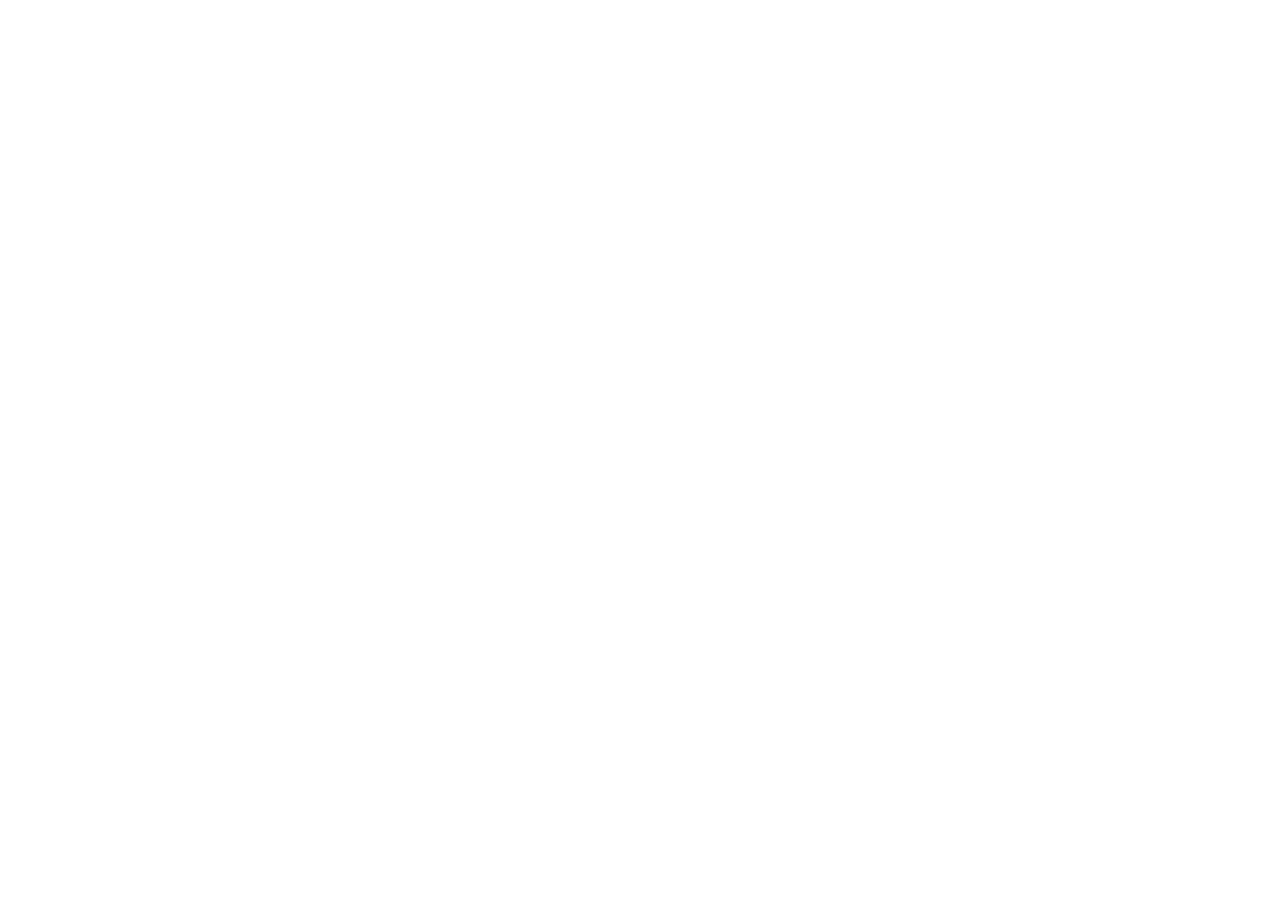
==== index.html @ 3d2560fb "Git Checking" ====
<!DOCTYPE html>
<html lang="en">
<head>
    <meta charset="UTF-8">
    <meta name="viewport" content="width=device-width, initial-scale=1.0">
    <title>Portfolio Demo</title>
</head>
<body>
    
</body>
</html>
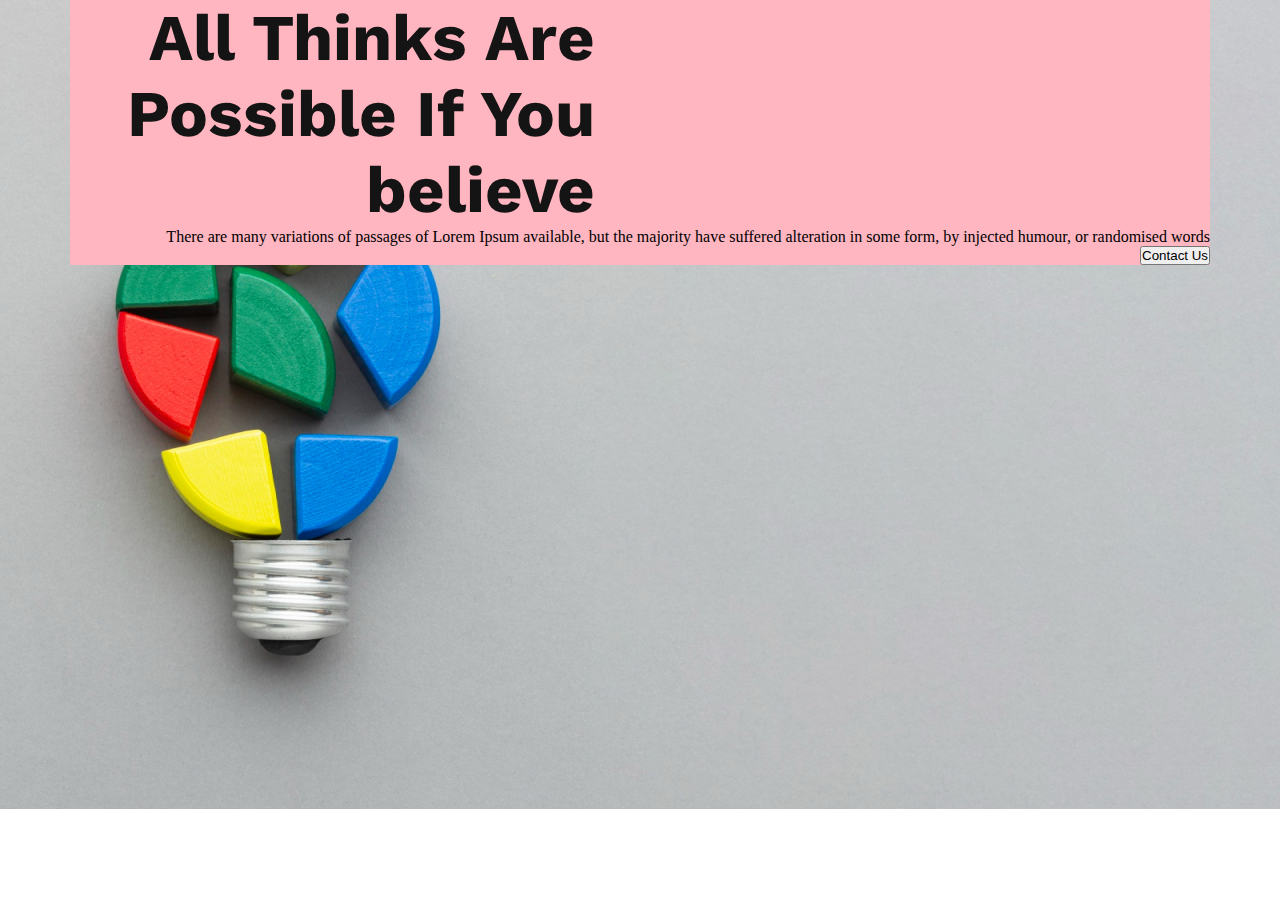
==== commit 870a531a: "basic work done" ====
--- a/index.html
+++ b/index.html
@@ -4,8 +4,22 @@
     <meta charset="UTF-8">
     <meta name="viewport" content="width=device-width, initial-scale=1.0">
     <title>Portfolio Demo</title>
+    <link rel="stylesheet" href="style/style.css">
+    <link rel="preconnect" href="https://fonts.googleapis.com">
+<link rel="preconnect" href="https://fonts.gstatic.com" crossorigin>
+<link href="https://fonts.googleapis.com/css2?family=Lobster&family=Open+Sans&family=Phudu:wght@600&family=Work+Sans&display=swap" rel="stylesheet">
 </head>
 <body>
-    
+    <header>
+        <div class="container">
+            <section class="possible">
+                <h1 class="possibleHeader">All Thinks Are Possible If You believe</h1>
+                <p class="possibleParagraph">
+                    There are many variations of passages of Lorem Ipsum available, but the majority have suffered alteration in some form, by injected humour, or randomised words
+                </p>
+                <button class="possibleButton">Contact Us</button>
+        </section>
+        </div>
+    </header>
 </body>
 </html>--- a/style/style.css
+++ b/style/style.css
@@ -0,0 +1,35 @@
+* {
+  margin: 0;
+  padding: 0;
+  list-style: none;
+  text-decoration: none;
+}
+
+/* Header Start From Here  */
+header {
+  height: 809px;
+  background-image: url("../images/banner/banner2.png");
+  background-repeat: no-repeat;
+  background-size: cover;
+  background-position: top left;
+}
+.container {
+  width: 1140px;
+  margin: 0 auto;
+  background-color: lightpink;
+}
+.possible {
+
+  /* padding: 210px 0px 0px 621px; */
+  
+  text-align: right;
+}
+.possibleHeader {
+  width: 525px;
+  text-align: right;
+  color: #151414;
+  text-align: right;
+  font-family: Work Sans;
+  font-size: 65px;
+  font-weight: 700;
+}
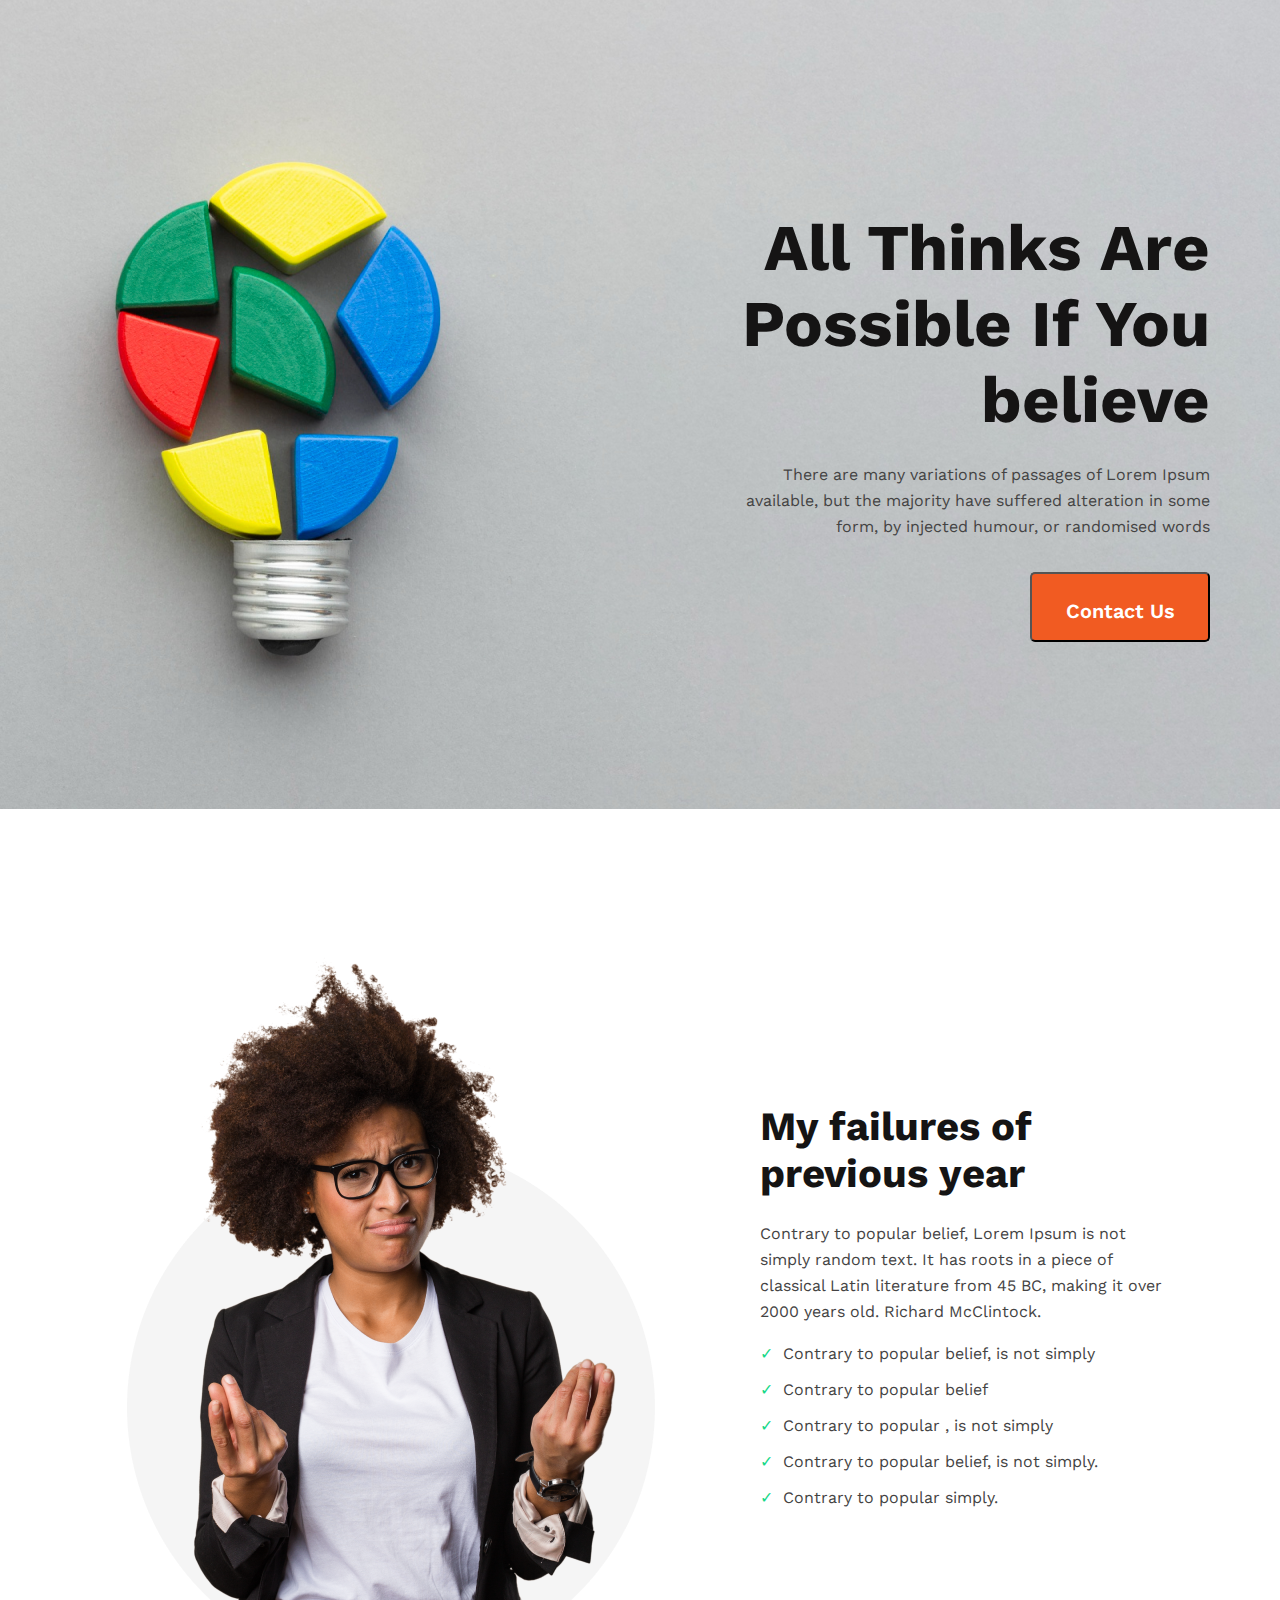
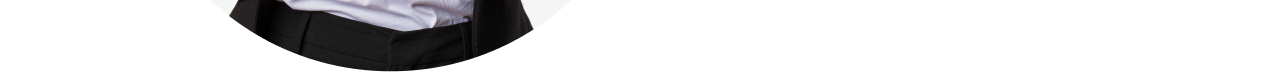
==== commit f56fbba1: "2nd Section Is Fully Completed" ====
--- a/index.html
+++ b/index.html
@@ -21,5 +21,26 @@
         </section>
         </div>
     </header>
+    <main>
+        <section class="container secondSection">
+            <div class="secondSectionLeft">
+                    <img src="images/person.png" alt="">
+             </div>
+             <div class="secondSectionRight">
+                <h2>My failures of previous year</h2>
+                <p>Contrary to popular belief, Lorem Ipsum is not simply random text. It has roots in a piece of classical Latin literature from 45 BC, making it over 2000 years old. Richard McClintock.</p>
+                <ul>
+                    <li>Contrary to popular belief, is not simply</li>
+                    <li>Contrary to popular belief</li>
+                    <li>Contrary to popular , is not simply</li>
+                    <li>Contrary to popular belief, is not simply.</li>
+                    <li>Contrary to popular simply.</li>
+                </ul>
+
+             </div>
+
+        </section>
+    </main>
+
 </body>
 </html>--- a/style/style.css
+++ b/style/style.css
@@ -1,35 +1,108 @@
 * {
-  margin: 0;
-  padding: 0;
+  margin: 0px;
+  padding: 0px;
   list-style: none;
   text-decoration: none;
 }
-
+body {
+  background-color: #fff;
+}
 /* Header Start From Here  */
 header {
   height: 809px;
   background-image: url("../images/banner/banner2.png");
   background-repeat: no-repeat;
   background-size: cover;
-  background-position: top left;
 }
 .container {
-  width: 1140px;
+  max-width: 1140px;
   margin: 0 auto;
-  background-color: lightpink;
+  /* background-color: aqua; */
 }
 .possible {
+  display: flex;
+  flex-direction: column;
+  align-items: end;
+  /* padding: 210px 0px 0px 621px; */
 
-  /* padding: 210px 0px 0px 621px; */
-  
-  text-align: right;
+  /* text-align: right; */
 }
 .possibleHeader {
-  width: 525px;
-  text-align: right;
+  max-width: 525px;
   color: #151414;
-  text-align: right;
   font-family: Work Sans;
   font-size: 65px;
   font-weight: 700;
+  text-align: right;
+  margin-top: 210px;
+  margin-bottom: 24px;
 }
+.possibleParagraph {
+  margin-bottom: 32px;
+  text-align: right;
+  max-width: 494px;
+  color: #444343;
+  font-family: Work Sans;
+  font-size: 16px;
+  font-weight: 400;
+  line-height: 26px;
+}
+
+.possibleButton {
+  padding: 25px;
+  width: 180px;
+  height: 70px;
+  border-radius: 5px;
+  background-color: #f15b22;
+  color: #fff;
+  font-family: Work Sans;
+  font-size: 20px;
+  font-weight: 600;
+}
+
+/* secondSection Start Here  */
+.secondSection {
+  margin-top: 139px;
+  display: flex;
+  align-items: center;
+  justify-content: center;
+  gap: 87px;
+}
+.secondSectionRight > h2 {
+  max-width: 288px;
+  color: #151414;
+  font-family: Work Sans;
+  font-size: 40px;
+  font-style: normal;
+  font-weight: 700;
+  line-height: normal;
+  margin-bottom: 24px;
+}
+.secondSectionRight > p {
+  max-width: 416px;
+  color: #444343;
+  font-family: Work Sans;
+  font-size: 16px;
+  font-weight: 400;
+  line-height: 26px;
+}
+
+.secondSectionRight ul {
+  margin-top: 16px;
+}
+.secondSectionRight ul li {
+  margin-bottom: 10px;
+  color: #444343;
+  font-family: Work Sans;
+  font-size: 16px;
+  font-style: normal;
+  font-weight: 400;
+  line-height: 26px; /* 162.5% */
+}
+.secondSectionRight ul li::before {
+  content: "✓";
+  max-width: 24px;
+  max-height: 24px;
+  color: #16d887;
+  margin-right: 10px;
+}
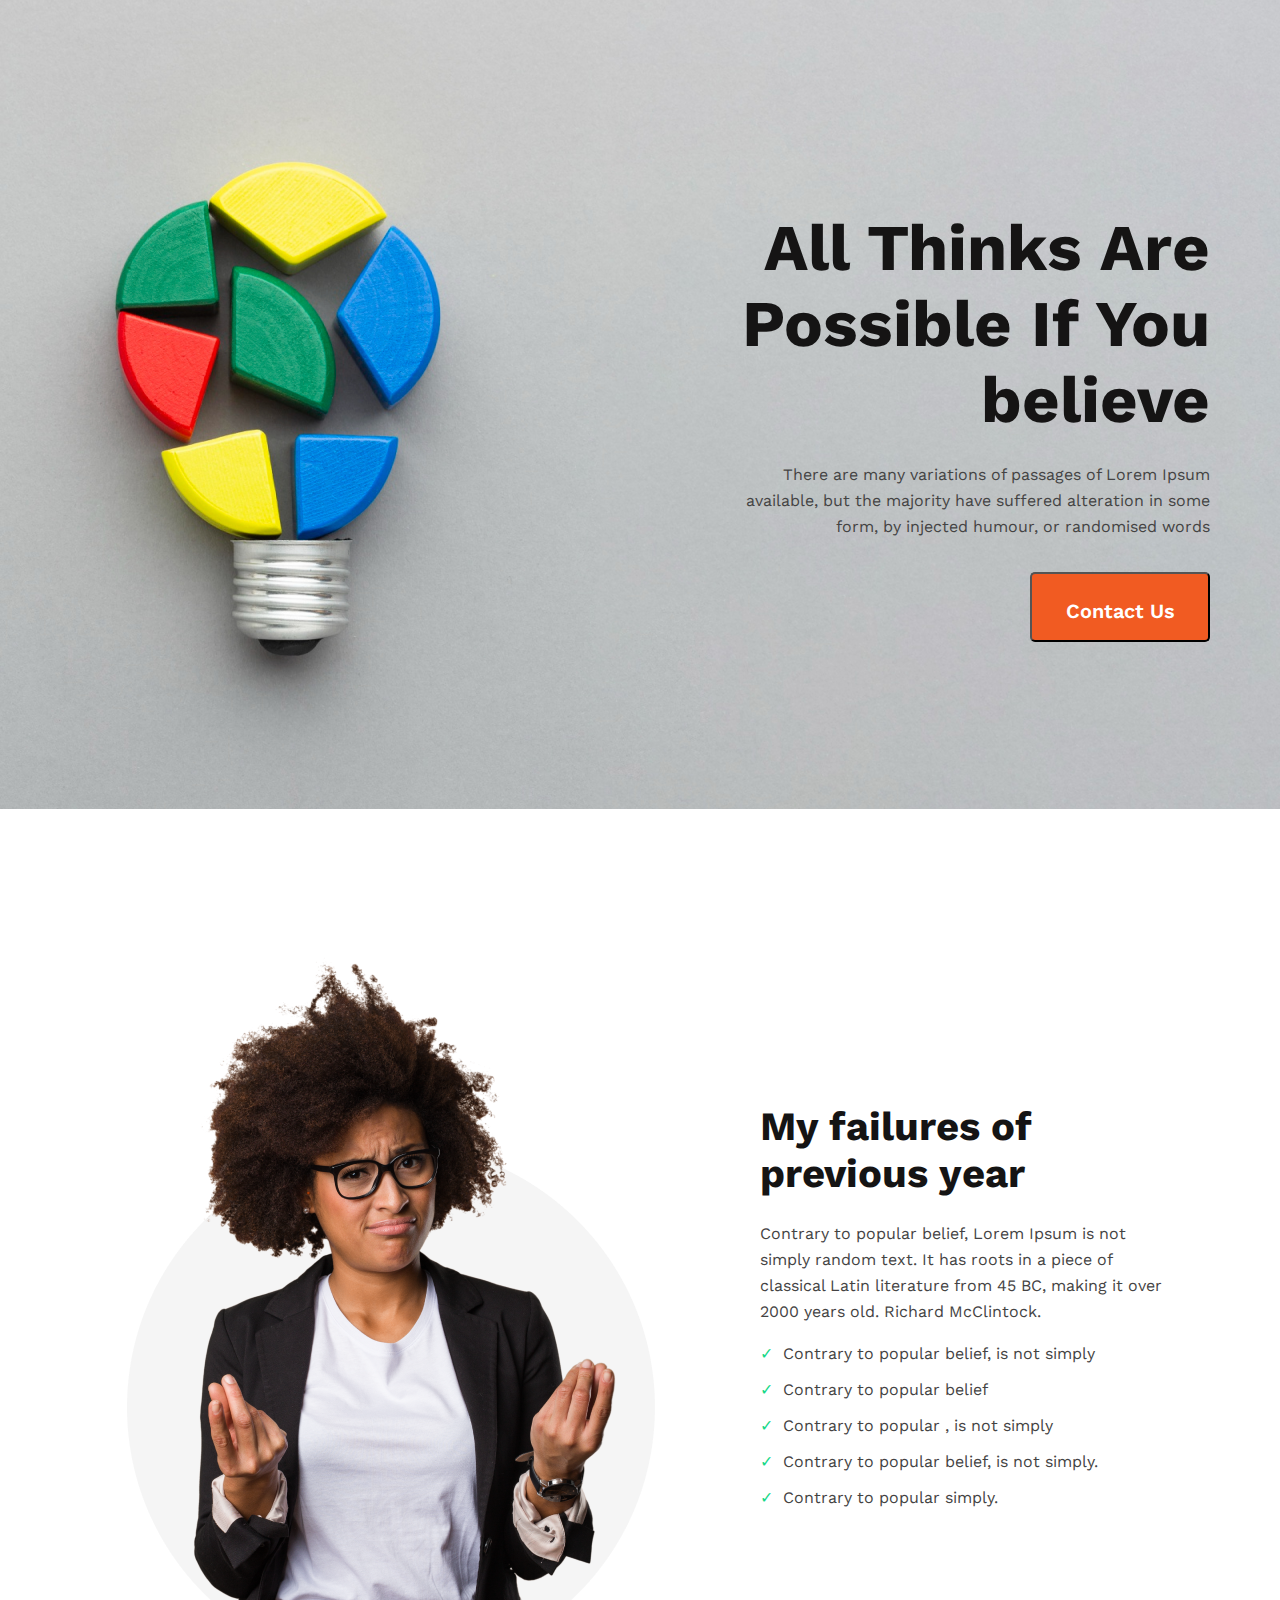
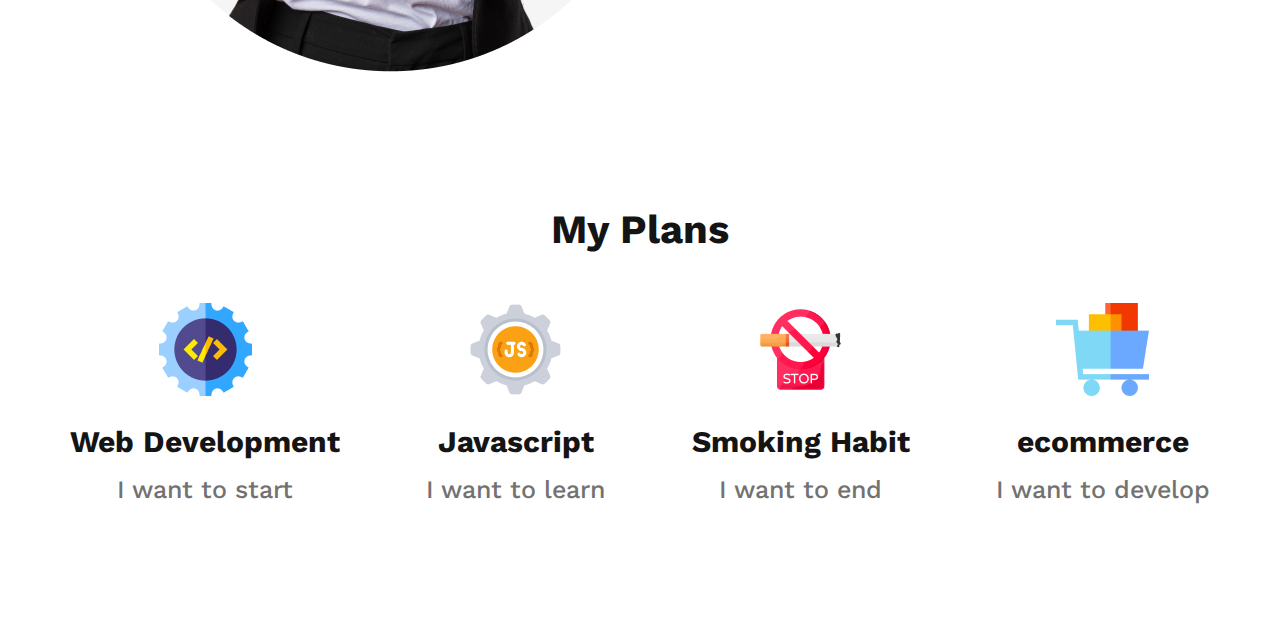
==== commit 74766375: "third section is Fully Completed" ====
--- a/index.html
+++ b/index.html
@@ -1,46 +1,77 @@
 <!DOCTYPE html>
 <html lang="en">
-<head>
-    <meta charset="UTF-8">
-    <meta name="viewport" content="width=device-width, initial-scale=1.0">
+  <head>
+    <meta charset="UTF-8" />
+    <meta name="viewport" content="width=device-width, initial-scale=1.0" />
     <title>Portfolio Demo</title>
-    <link rel="stylesheet" href="style/style.css">
-    <link rel="preconnect" href="https://fonts.googleapis.com">
-<link rel="preconnect" href="https://fonts.gstatic.com" crossorigin>
-<link href="https://fonts.googleapis.com/css2?family=Lobster&family=Open+Sans&family=Phudu:wght@600&family=Work+Sans&display=swap" rel="stylesheet">
-</head>
-<body>
+    <link rel="stylesheet" href="style/style.css" />
+    <link rel="preconnect" href="https://fonts.googleapis.com" />
+    <link rel="preconnect" href="https://fonts.gstatic.com" crossorigin />
+    <link
+      href="https://fonts.googleapis.com/css2?family=Lobster&family=Open+Sans&family=Phudu:wght@600&family=Work+Sans&display=swap"
+      rel="stylesheet"
+    />
+  </head>
+  <body>
     <header>
-        <div class="container">
-            <section class="possible">
-                <h1 class="possibleHeader">All Thinks Are Possible If You believe</h1>
-                <p class="possibleParagraph">
-                    There are many variations of passages of Lorem Ipsum available, but the majority have suffered alteration in some form, by injected humour, or randomised words
-                </p>
-                <button class="possibleButton">Contact Us</button>
+      <div class="container">
+        <section class="possible">
+          <h1 class="possibleHeader">All Thinks Are Possible If You believe</h1>
+          <p class="possibleParagraph">
+            There are many variations of passages of Lorem Ipsum available, but
+            the majority have suffered alteration in some form, by injected
+            humour, or randomised words
+          </p>
+          <button class="possibleButton">Contact Us</button>
         </section>
-        </div>
+      </div>
     </header>
     <main>
-        <section class="container secondSection">
-            <div class="secondSectionLeft">
-                    <img src="images/person.png" alt="">
-             </div>
-             <div class="secondSectionRight">
-                <h2>My failures of previous year</h2>
-                <p>Contrary to popular belief, Lorem Ipsum is not simply random text. It has roots in a piece of classical Latin literature from 45 BC, making it over 2000 years old. Richard McClintock.</p>
-                <ul>
-                    <li>Contrary to popular belief, is not simply</li>
-                    <li>Contrary to popular belief</li>
-                    <li>Contrary to popular , is not simply</li>
-                    <li>Contrary to popular belief, is not simply.</li>
-                    <li>Contrary to popular simply.</li>
-                </ul>
-
-             </div>
-
-        </section>
+      <section class="container secondSection">
+        <div class="secondSectionLeft">
+          <img src="images/person.png" alt="" />
+        </div>
+        <div class="secondSectionRight">
+          <h2>My failures of previous year</h2>
+          <p>
+            Contrary to popular belief, Lorem Ipsum is not simply random text.
+            It has roots in a piece of classical Latin literature from 45 BC,
+            making it over 2000 years old. Richard McClintock.
+          </p>
+          <ul>
+            <li>Contrary to popular belief, is not simply</li>
+            <li>Contrary to popular belief</li>
+            <li>Contrary to popular , is not simply</li>
+            <li>Contrary to popular belief, is not simply.</li>
+            <li>Contrary to popular simply.</li>
+          </ul>
+        </div>
+      </section>
+      <section class="container thirdSection">
+        <h1 class="thirdSectionHeaderOne">My Plans</h1>
+        <div class="thirdSectionSkills">
+          <div class="thirdSectionSkill">
+            <img src="images/icons/web.png" alt="" class="thirdSectionSkillImage" />
+            <h3 class="thirdSectionSkillHeaderThree">Web Development</h3>
+            <p class="thirdSectionSkillParagraph">I want to start</p>
+          </div>
+          <div class="thirdSectionSkill">
+            <img src="images/icons/js.png" alt="" class="thirdSectionSkillImage" />
+            <h3 class="thirdSectionSkillHeaderThree">Javascript</h3>
+            <p class="thirdSectionSkillParagraph">I want to learn</p>
+          </div>
+          <div class="thirdSectionSkill">
+            <img src="images/icons/smoke.png" alt="" class="thirdSectionSkillImage" />
+            <h3 class="thirdSectionSkillHeaderThree">Smoking Habit</h3>
+            <p class="thirdSectionSkillParagraph">I want to end</p>
+          </div>
+          <div class="thirdSectionSkill">
+            <img src="images/icons/ecom.png" alt="" class="thirdSectionSkillImage" />
+            <h3 class="thirdSectionSkillHeaderThree">ecommerce</h3>
+            <p class="thirdSectionSkillParagraph">I want to develop</p>
+          </div>
+        </div>
+      </section>
     </main>
-
-</body>
-</html>+  </body>
+</html>
--- a/style/style.css
+++ b/style/style.css
@@ -106,3 +106,52 @@
   color: #16d887;
   margin-right: 10px;
 }
+
+/* secondSection Complete Here  */
+
+/* thirdSection Starts Here  */
+.thirdSection{
+  margin-top: 130px;
+  margin-bottom: 130px;
+}
+.thirdSectionHeaderOne{
+text-align: center;
+color:#151414;
+font-family: Work Sans;
+font-size: 40px;
+font-style: normal;
+font-weight: 700;
+line-height: normal;
+}
+.thirdSectionSkills{
+  display: flex;
+  align-items: center;
+  justify-content: space-between;
+  text-align: center;
+}
+.thirdSectionSkillImage{
+margin-top: 50px;
+ margin-bottom: 24px;
+max-width:93px;
+max-height: 93px;
+}
+
+.thirdSectionSkillHeaderThree{
+  margin-bottom: 16px;
+  color:  #151414;
+  text-align: center;
+  font-family: Work Sans;
+  font-size: 30px;
+  font-weight: 700;
+
+}
+.thirdSectionSkillParagraph{
+color:  #737272;
+text-align: center;
+font-family: Work Sans;
+font-size: 25px;
+font-weight: 500;
+}
+
+/* thirdSection Ends Here  */
+
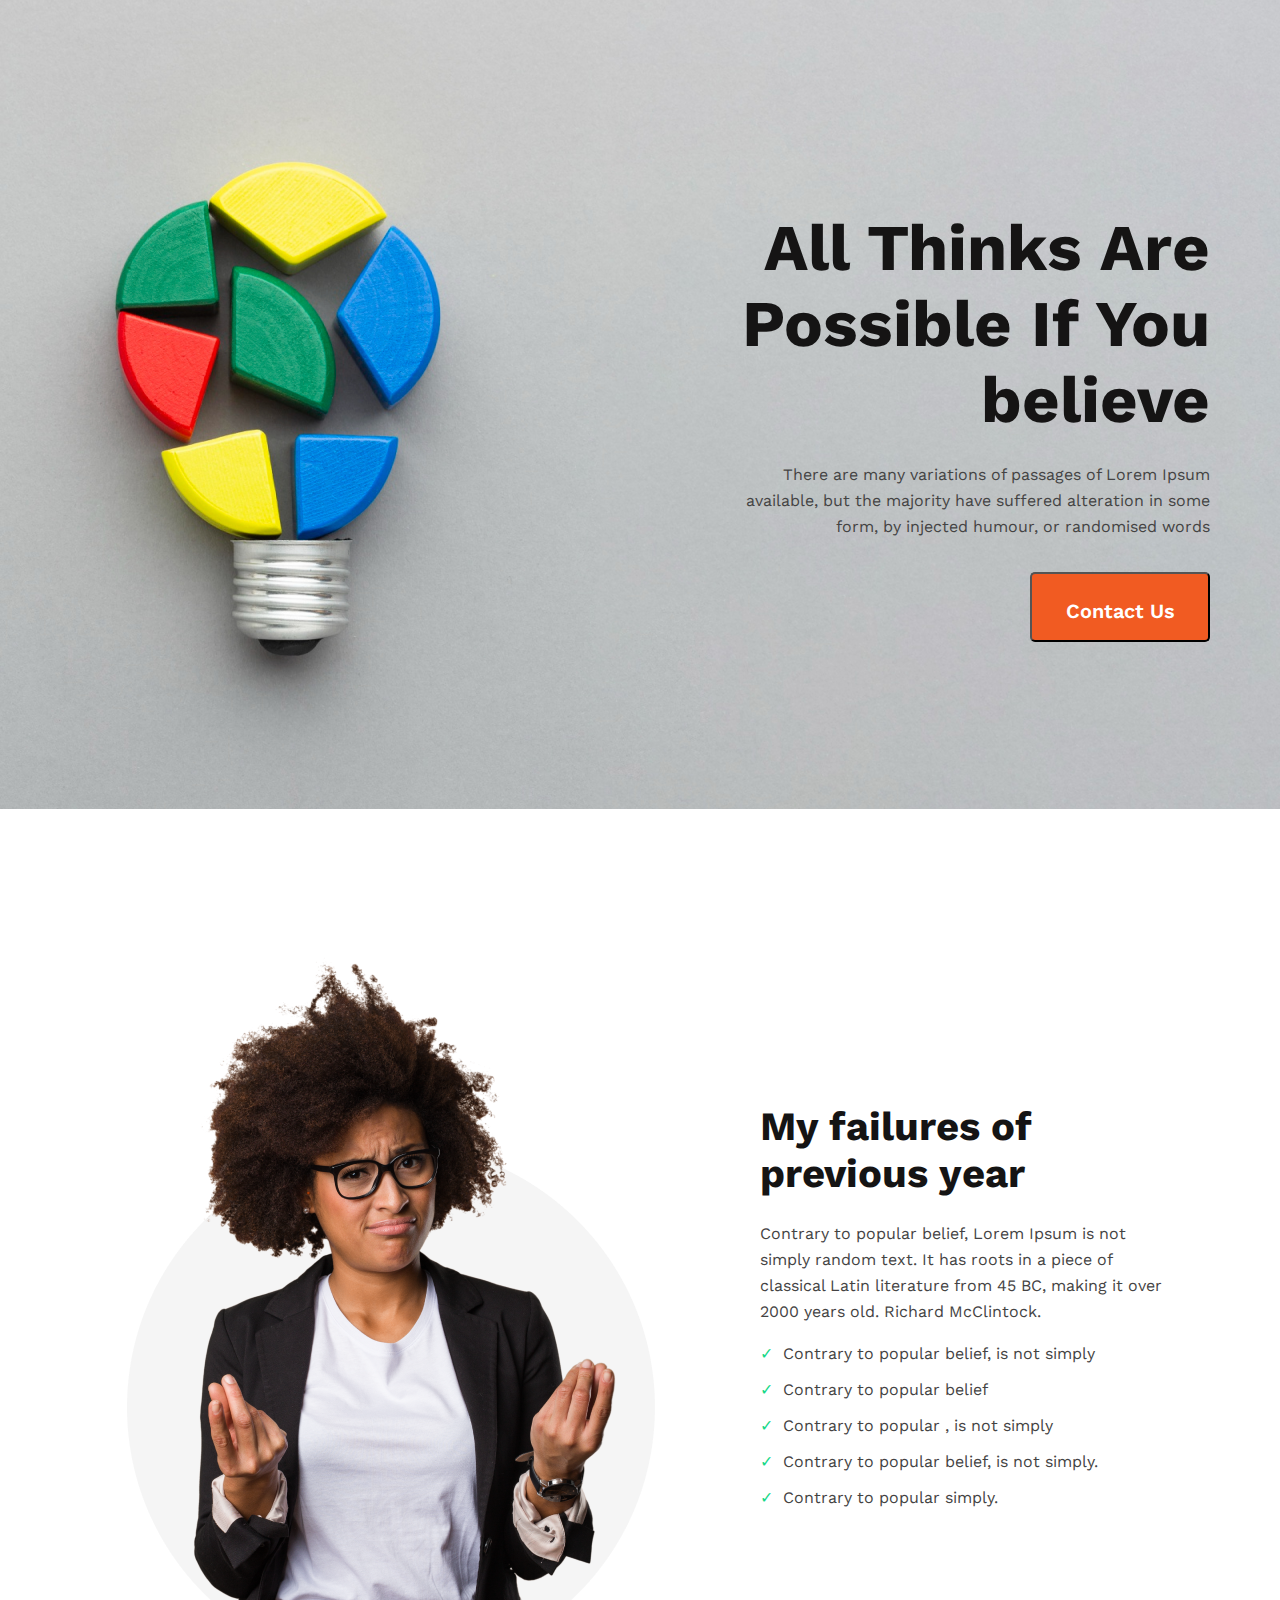
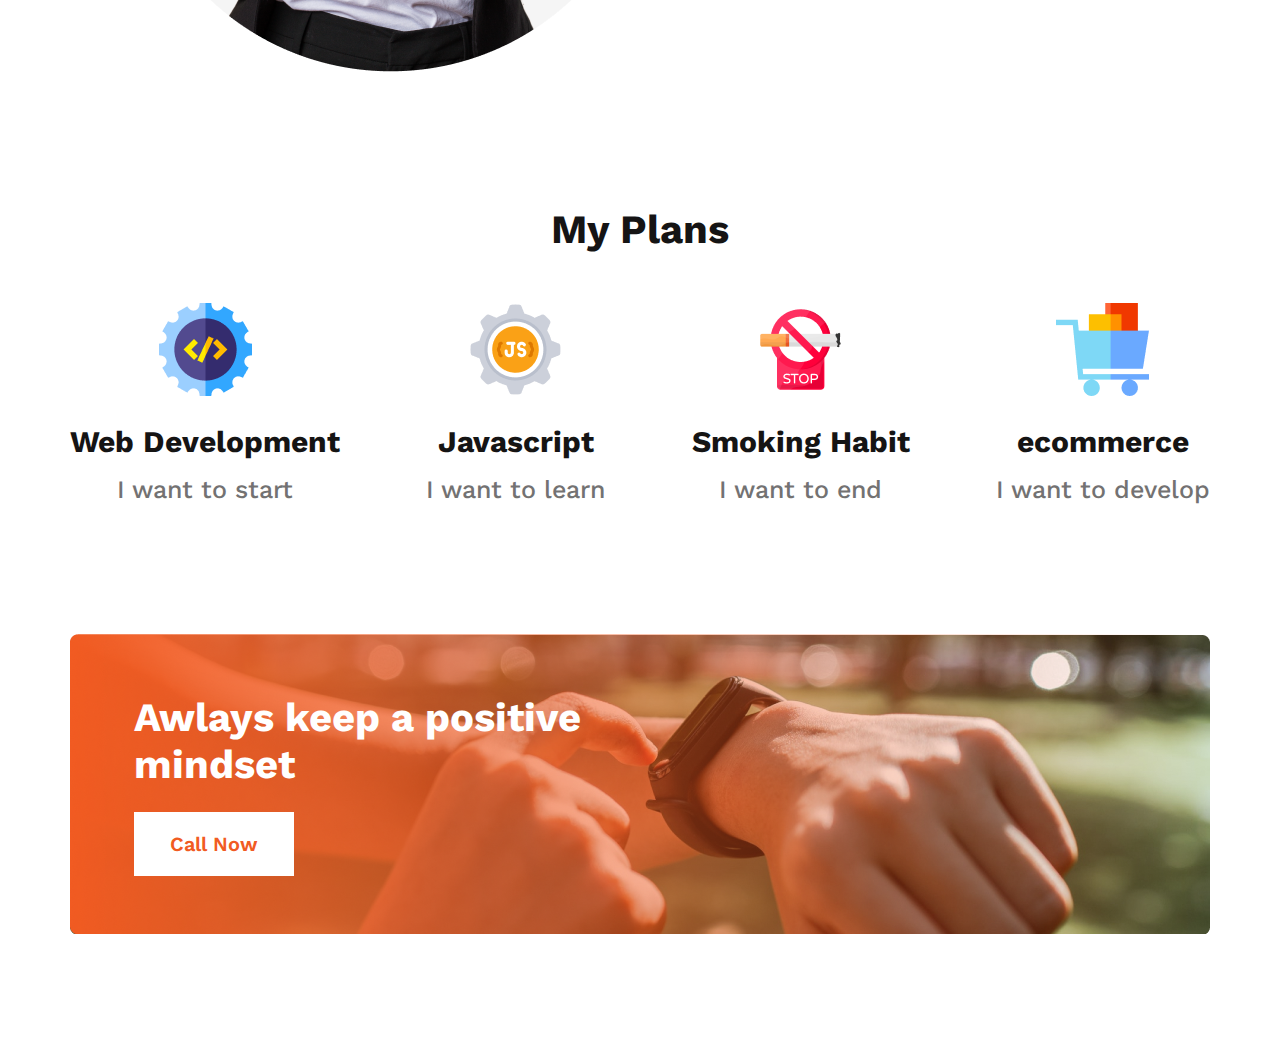
==== commit 514cfb5e: "Fourth Section Is Completed" ====
--- a/index.html
+++ b/index.html
@@ -72,6 +72,16 @@
           </div>
         </div>
       </section>
+      <section class="fourthSection container">
+            <div class="fourthSectionSecondImage">
+                        <h1 class="fourthSectionHeaderOne">
+            Awlays keep a positive mindset
+        </h1>
+        <button class="fourthSectionButton">
+            Call Now
+        </button>
+            </div>
+      </section>
     </main>
   </body>
 </html>
--- a/style/style.css
+++ b/style/style.css
@@ -155,3 +155,42 @@
 
 /* thirdSection Ends Here  */
 
+
+ /* FourthSection Starts Here  */
+
+ .fourthSection{
+  background-image: url('../images/watch.png');
+  background-repeat: no-repeat;
+  background-size: cover;
+  height: 300px;
+  margin-bottom: 130px;
+ }
+
+ .fourthSectionSecondImage{
+  background-image: url('../images/gradient2.png');
+  background-repeat: no-repeat;
+  background-size: cover;
+  padding-left: 64px;
+  height: 300px;
+ }
+
+ .fourthSectionHeaderOne{
+padding-top: 60px;
+padding-bottom: 24px;
+color: #FFF;
+font-family: Work Sans;
+font-size: 40px;
+font-weight: 700;
+width: 459px;
+ }
+.fourthSectionButton{
+background-color: #FFFFFF;
+color: #F15B22;
+text-align: center;
+font-family: Work Sans;
+font-size: 20px;
+font-weight: 600;
+padding: 20px 36px;
+border: none;
+
+}
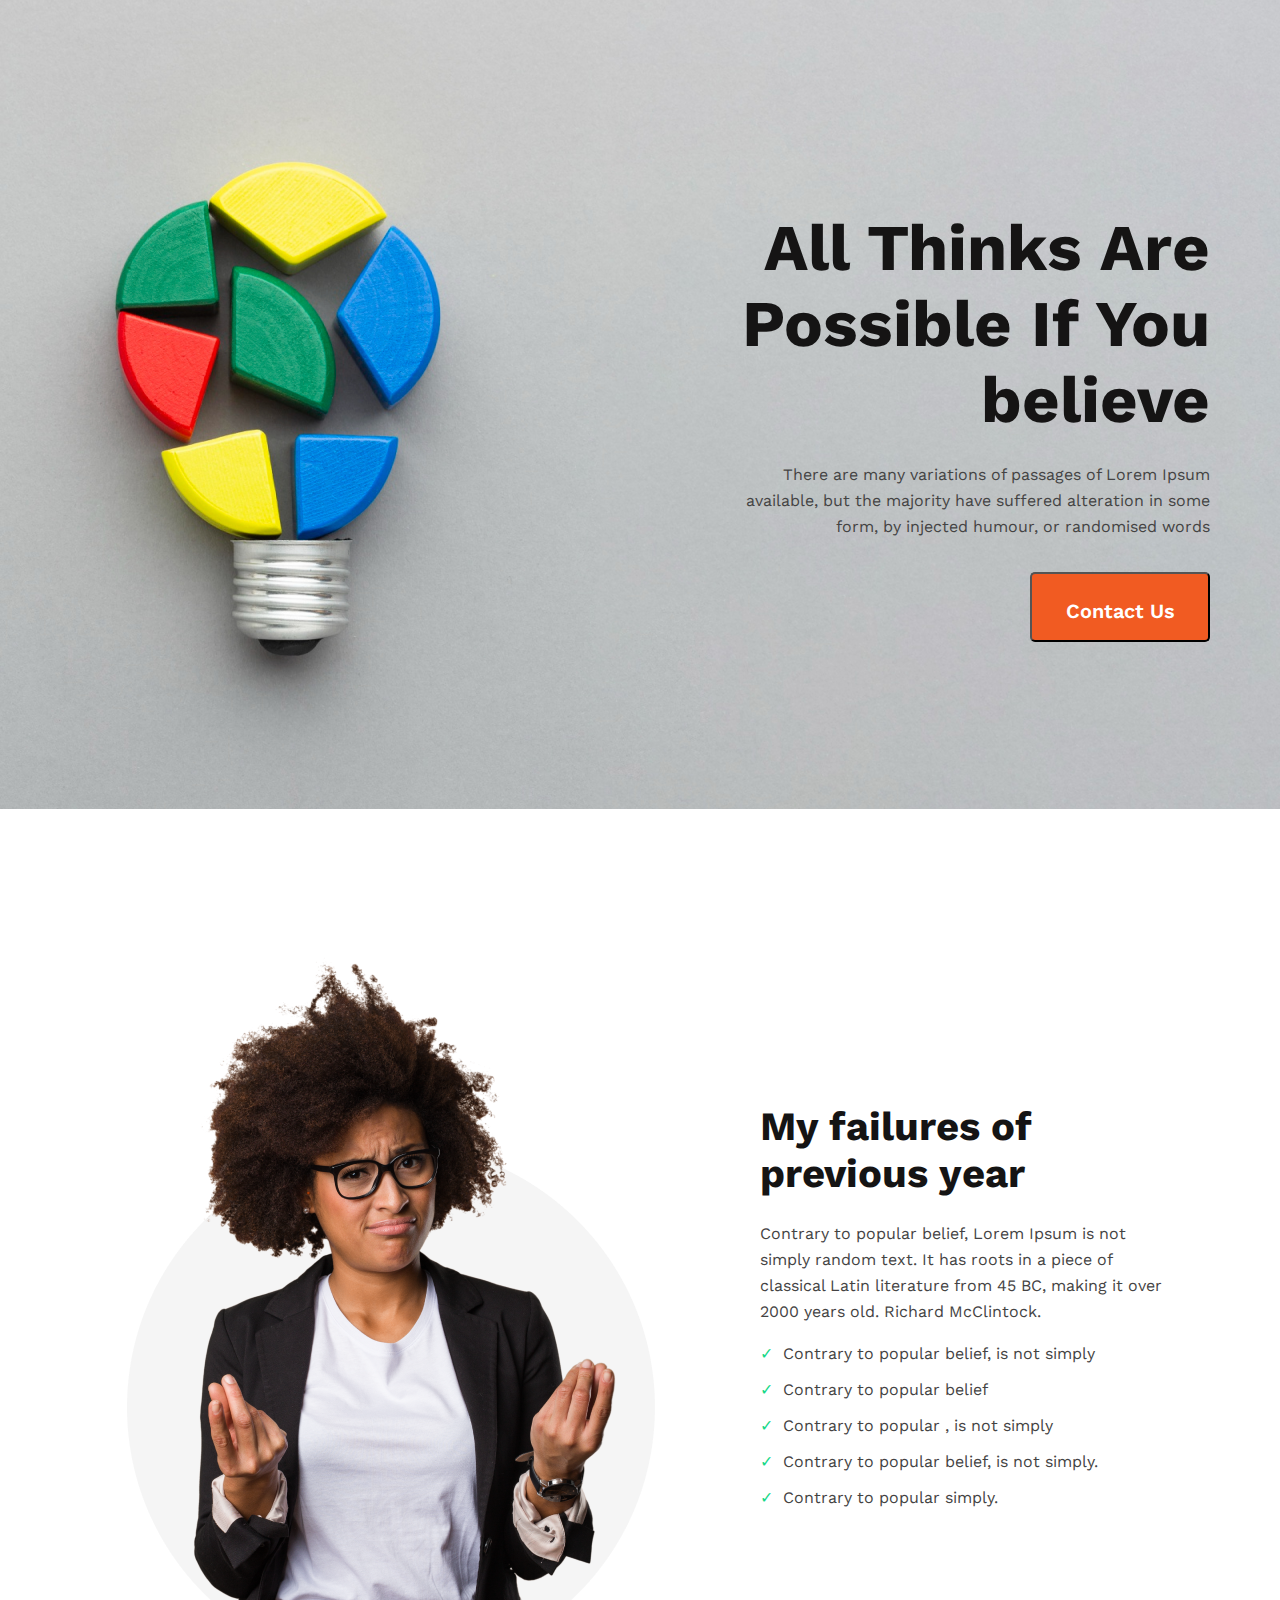
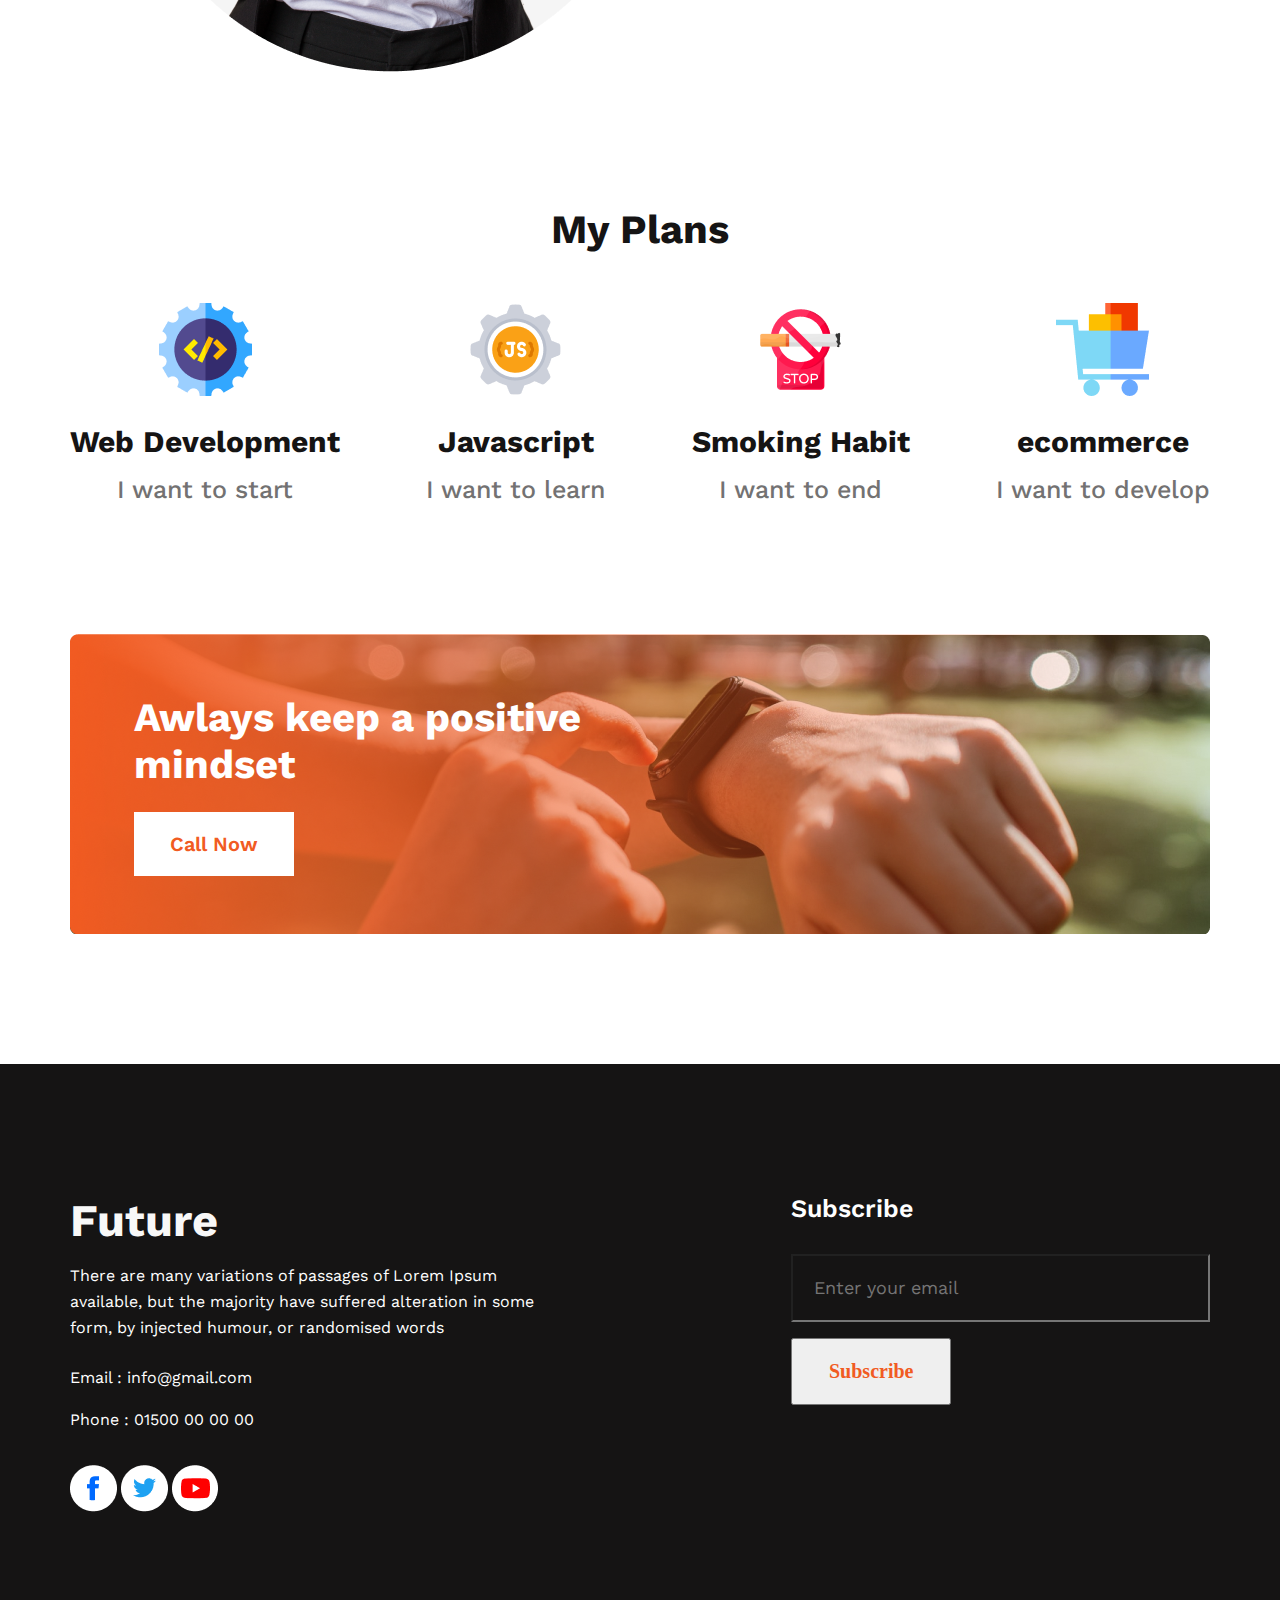
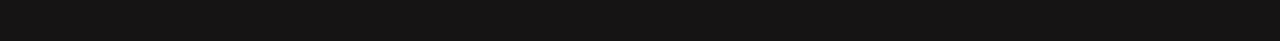
==== commit e5bf1413: "All Section Are Completed Task Completed" ====
--- a/index.html
+++ b/index.html
@@ -51,37 +51,73 @@
         <h1 class="thirdSectionHeaderOne">My Plans</h1>
         <div class="thirdSectionSkills">
           <div class="thirdSectionSkill">
-            <img src="images/icons/web.png" alt="" class="thirdSectionSkillImage" />
+            <img
+              src="images/icons/web.png"
+              alt=""
+              class="thirdSectionSkillImage"
+            />
             <h3 class="thirdSectionSkillHeaderThree">Web Development</h3>
             <p class="thirdSectionSkillParagraph">I want to start</p>
           </div>
           <div class="thirdSectionSkill">
-            <img src="images/icons/js.png" alt="" class="thirdSectionSkillImage" />
+            <img
+              src="images/icons/js.png"
+              alt=""
+              class="thirdSectionSkillImage"
+            />
             <h3 class="thirdSectionSkillHeaderThree">Javascript</h3>
             <p class="thirdSectionSkillParagraph">I want to learn</p>
           </div>
           <div class="thirdSectionSkill">
-            <img src="images/icons/smoke.png" alt="" class="thirdSectionSkillImage" />
+            <img
+              src="images/icons/smoke.png"
+              alt=""
+              class="thirdSectionSkillImage"
+            />
             <h3 class="thirdSectionSkillHeaderThree">Smoking Habit</h3>
             <p class="thirdSectionSkillParagraph">I want to end</p>
           </div>
           <div class="thirdSectionSkill">
-            <img src="images/icons/ecom.png" alt="" class="thirdSectionSkillImage" />
+            <img
+              src="images/icons/ecom.png"
+              alt=""
+              class="thirdSectionSkillImage"
+            />
             <h3 class="thirdSectionSkillHeaderThree">ecommerce</h3>
             <p class="thirdSectionSkillParagraph">I want to develop</p>
           </div>
         </div>
       </section>
       <section class="fourthSection container">
-            <div class="fourthSectionSecondImage">
-                        <h1 class="fourthSectionHeaderOne">
-            Awlays keep a positive mindset
-        </h1>
-        <button class="fourthSectionButton">
-            Call Now
-        </button>
-            </div>
+        <div class="fourthSectionSecondImage">
+          <h1 class="fourthSectionHeaderOne">Awlays keep a positive mindset</h1>
+          <button class="fourthSectionButton">Call Now</button>
+        </div>
       </section>
     </main>
+    <footer>
+      <section class="footer container">
+        <div class="footerLeft">
+          <h1>Future</h1>
+          <p>
+            There are many variations of passages of Lorem Ipsum available, but
+            the majority have suffered alteration in some form, by injected
+            humour, or randomised words
+          </p>
+          <h5 class="emailInfo">Email : info@gmail.com</h5>
+          <h5 class="phoneNumber">Phone : 01500 00 00 00</h5>
+          <div class="links">
+            <a href=""><img src="./images/icons/fb.png" alt="Facebook"></a>
+            <a href=""><img src="./images/icons/twitter.png" alt="twitter"></a>
+            <a href=""><img src="./images/icons/youtube.png" alt="youtube"></a>
+          </div>
+        </div>
+        <form class="footerRight">
+            <h1>Subscribe</h1>
+            <input type="email" name="" id="" placeholder="Enter your email">
+            <button>Subscribe</button>
+        </form>
+      </section>
+    </footer>
   </body>
 </html>
--- a/style/style.css
+++ b/style/style.css
@@ -194,3 +194,88 @@
 border: none;
 
 }
+
+/* FourthSection Ends Here  */
+
+footer{
+  background-color: #151414;
+  color: white;
+  padding-top: 130px;
+  padding-bottom: 130px;
+
+}
+
+.footer{
+display: flex;
+justify-content: space-between;
+
+}
+
+.footerLeft{
+  max-width: 485px;
+}
+.footerLeft>h1{
+color: #F8F8F8;
+font-family: Work Sans;
+font-size: 45px;
+font-weight: 700;
+margin-bottom: 16px;
+
+}
+.footerLeft>p{
+color: #FFF;
+font-family: Work Sans;
+font-size: 16px;
+font-weight: 400;
+line-height: 26px;
+margin-bottom: 24px;
+}
+.emailInfo{
+color: #FFF;
+font-family: Work Sans;
+font-size: 16px;
+font-weight: 400;
+line-height: 26px;
+margin-bottom: 16px;
+}
+.phoneNumber{
+  color: #FFF;
+  font-family: Work Sans;
+  font-size: 16px;
+  font-weight: 400;
+  line-height: 26px;
+  margin-bottom: 32px;
+
+}
+
+.links{
+  width: 175px;
+height: 46px;
+}
+
+.footerRight>h1{
+color: #FFF;
+font-family: Work Sans;
+font-size: 25px;
+font-weight: 600;
+margin-bottom: 31px;
+}
+.footerRight>input{
+padding: 21px 158px 22px 21px;
+display: block;
+color:#F3F3F3;
+font-family: Work Sans;
+font-size: 18px;
+font-weight: 400;
+background-color: #151414;
+margin-bottom: 16px;
+}
+
+.footerRight>button{
+padding: 20px 36px;
+color: #F15B22;
+font-family: Inter;
+font-size: 20px;
+font-weight: 600;
+
+}
